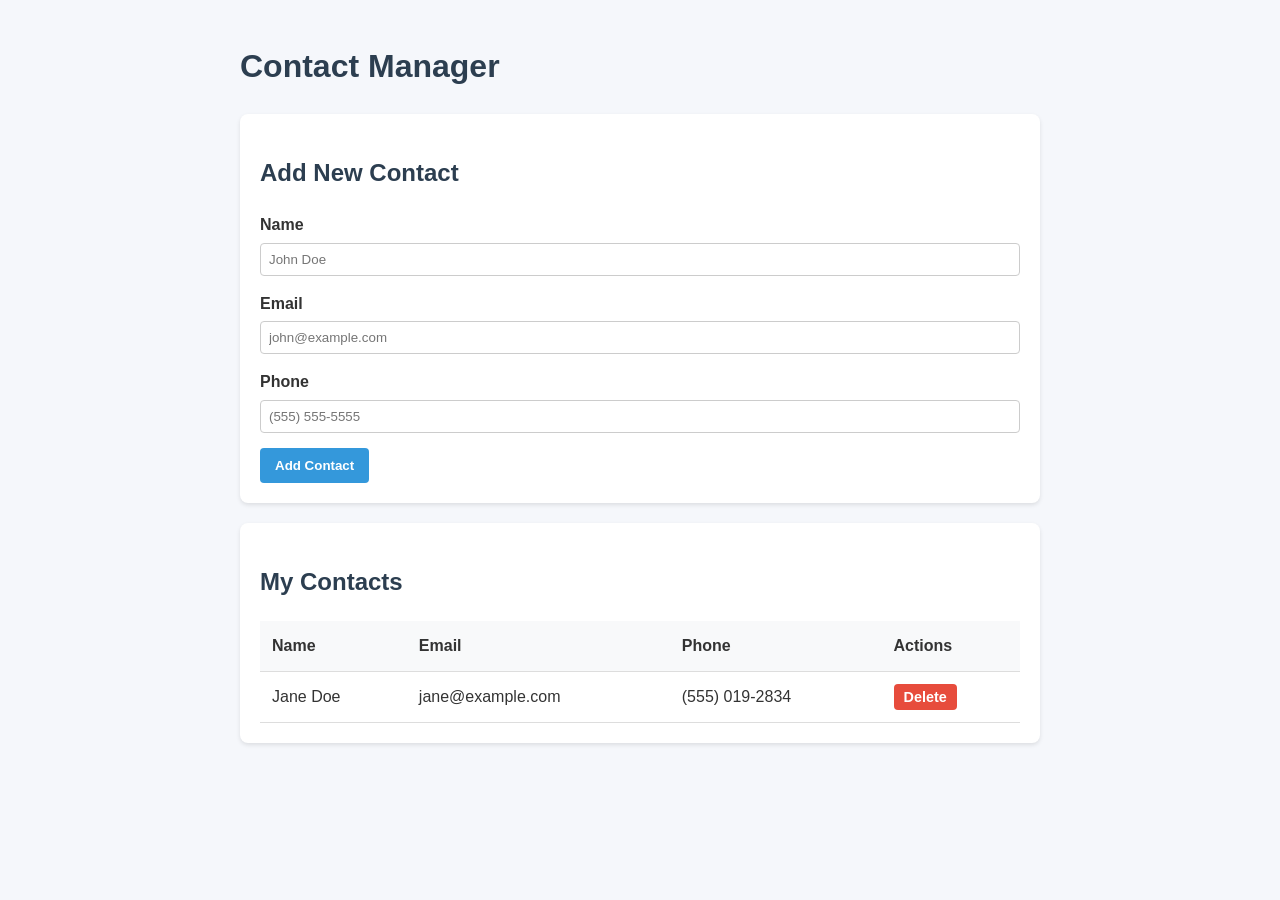
==== index.html @ 32df068b "Update index.html" ====
<!DOCTYPE html>
<html lang="en">
<head>
    <meta charset="UTF-8">
    <meta name="viewport" content="width=device-width, initial-scale=1.0">
    <title>Contact Manager</title>
    <style>
        body {
            font-family: -apple-system, BlinkMacSystemFont, "Segoe UI", Roboto, Helvetica, Arial, sans-serif;
            line-height: 1.6;
            max-width: 800px;
            margin: 0 auto;
            padding: 20px;
            background-color: #f5f7fb;
            color: #333;
        }
        h1, h2 {
            color: #2c3e50;
        }
        .card {
            background: #fff;
            padding: 20px;
            border-radius: 8px;
            box-shadow: 0 2px 4px rgba(0,0,0,0.1);
            margin-bottom: 20px;
        }
        .form-group {
            margin-bottom: 15px;
        }
        label {
            display: block;
            margin-bottom: 5px;
            font-weight: 600;
        }
        input[type="text"],
        input[type="email"],
        input[type="tel"] {
            width: 100%;
            padding: 8px;
            border: 1px solid #ccc;
            border-radius: 4px;
            box-sizing: border-box;
        }
        button {
            background-color: #3498db;
            color: white;
            padding: 10px 15px;
            border: none;
            border-radius: 4px;
            cursor: pointer;
            font-weight: bold;
        }
        button:hover {
            background-color: #2980b9;
        }
        table {
            width: 100%;
            border-collapse: collapse;
            margin-top: 10px;
        }
        th, td {
            padding: 12px;
            text-align: left;
            border-bottom: 1px solid #ddd;
        }
        th {
            background-color: #f8f9fa;
        }
        .btn-danger {
            background-color: #e74c3c;
            padding: 5px 10px;
            font-size: 0.9em;
        }
        .btn-danger:hover {
            background-color: #c0392b;
        }
    </style>
</head>
<body>

    <h1>Contact Manager</h1>
    
    <div class="card">
        <h2>Add New Contact</h2>
        <form id="contactForm">
            <div class="form-group">
                <label for="name">Name</label>
                <input type="text" id="name" required placeholder="John Doe">
            </div>
            <div class="form-group">
                <label for="email">Email</label>
                <input type="email" id="email" required placeholder="john@example.com">
            </div>
            <div class="form-group">
                <label for="phone">Phone</label>
                <input type="tel" id="phone" placeholder="(555) 555-5555">
            </div>
            <button type="submit">Add Contact</button>
        </form>
    </div>

    <div class="card">
        <h2> My Contacts</h2>
        <table>
            <thead>
                <tr>
                    <th>Name</th>
                    <th>Email</th>
                    <th>Phone</th>
                    <th>Actions</th>
                </tr>
            </thead>
            <tbody id="contactList">
                <tr>
                    <td>Jane Doe</td>
                    <td>jane@example.com</td>
                    <td>(555) 019-2834</td>
                    <td><button class="btn-danger">Delete</button></td>
                </tr>
            </tbody>
        </table>
    </div>

</body>
</html>
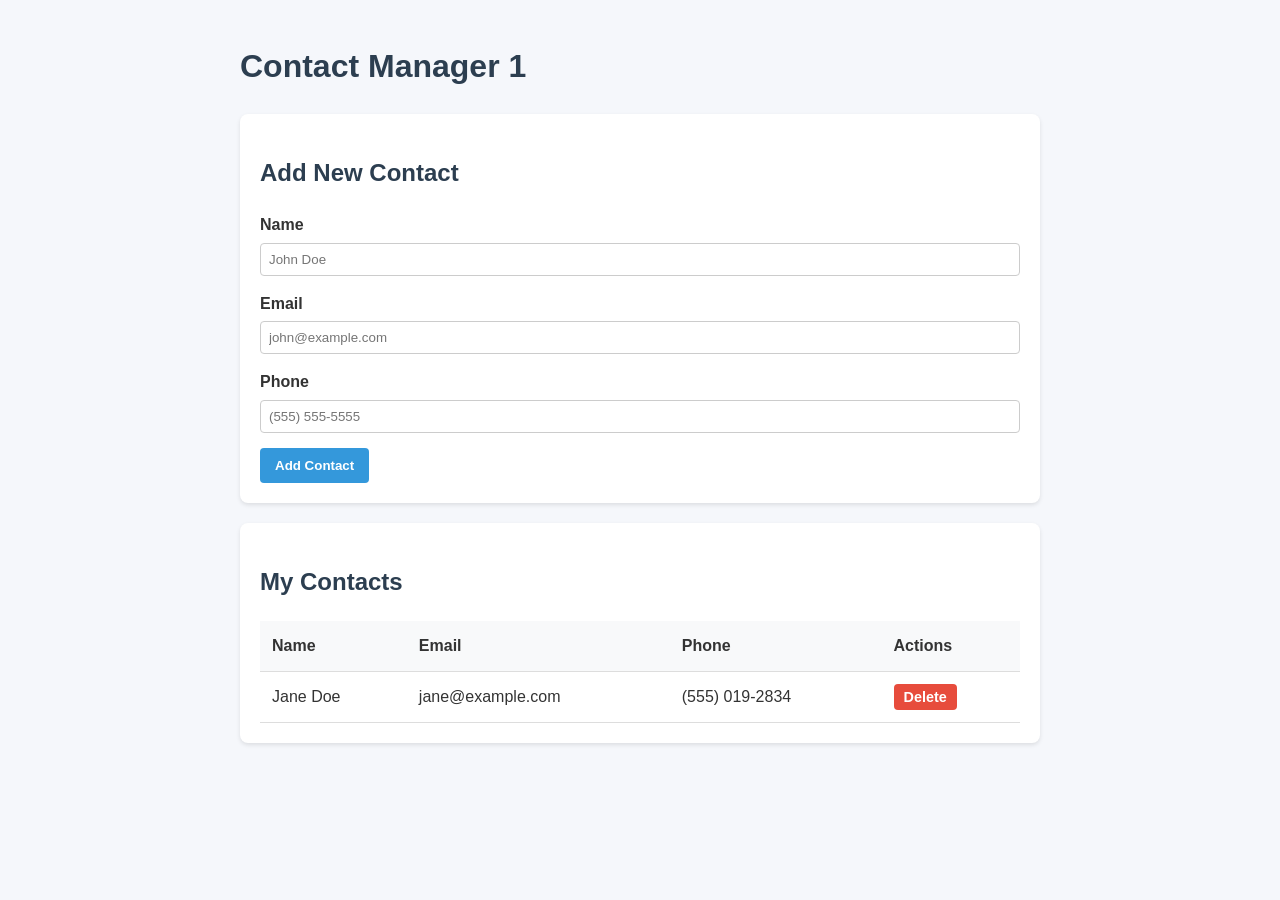
==== commit c49b2524: "test" ====
--- a/index.html
+++ b/index.html
@@ -78,7 +78,7 @@
 </head>
 <body>
 
-    <h1>Contact Manager</h1>
+    <h1>Contact Manager 1</h1>
     
     <div class="card">
         <h2>Add New Contact</h2>
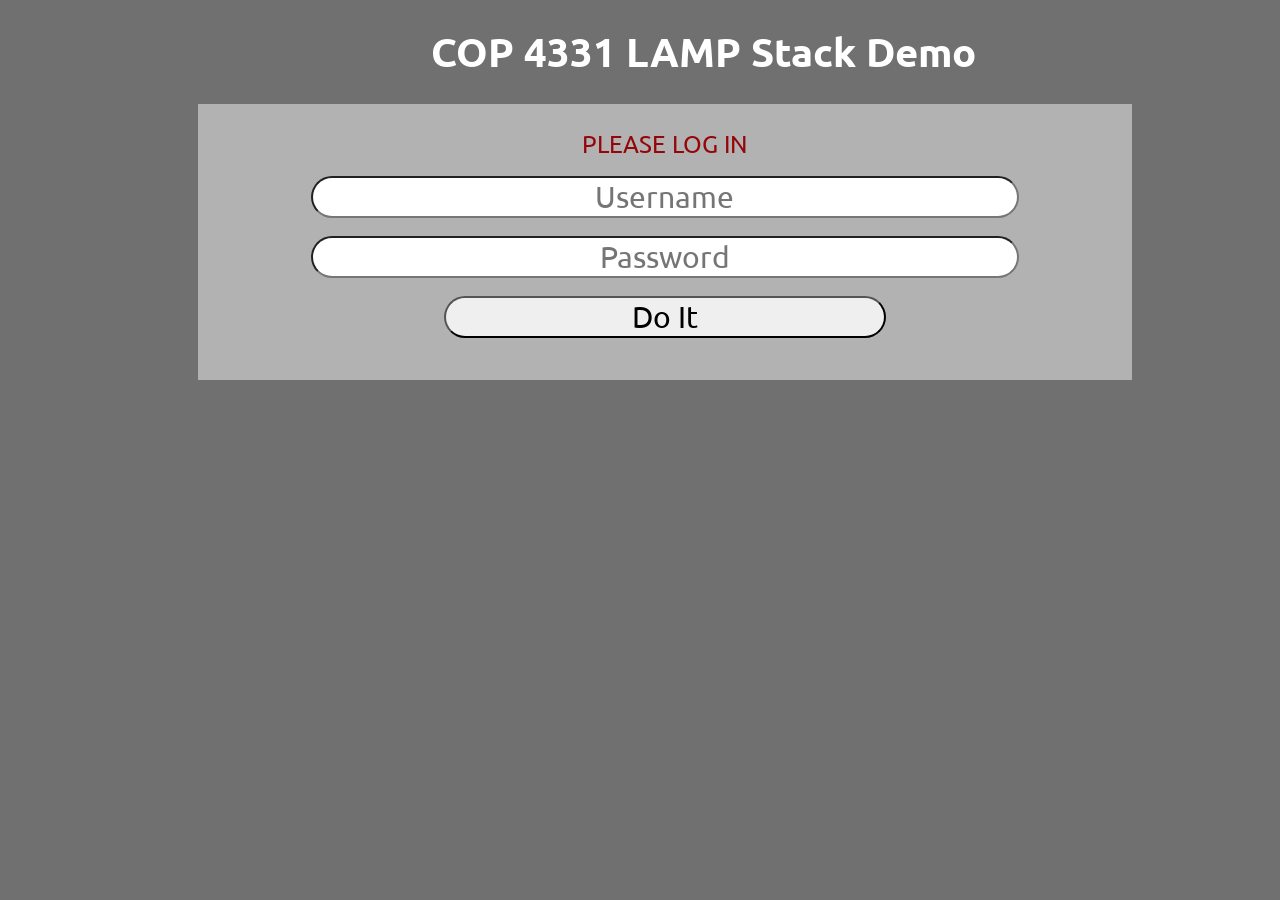
==== commit 153a7216: "Uploaded missing files from LAMP STACK ZIP" ====
--- a/index.html
+++ b/index.html
@@ -1,125 +1,22 @@
-<!DOCTYPE html>
-<html lang="en">
-<head>
-    <meta charset="UTF-8">
-    <meta name="viewport" content="width=device-width, initial-scale=1.0">
-    <title>Contact Manager</title>
-    <style>
-        body {
-            font-family: -apple-system, BlinkMacSystemFont, "Segoe UI", Roboto, Helvetica, Arial, sans-serif;
-            line-height: 1.6;
-            max-width: 800px;
-            margin: 0 auto;
-            padding: 20px;
-            background-color: #f5f7fb;
-            color: #333;
-        }
-        h1, h2 {
-            color: #2c3e50;
-        }
-        .card {
-            background: #fff;
-            padding: 20px;
-            border-radius: 8px;
-            box-shadow: 0 2px 4px rgba(0,0,0,0.1);
-            margin-bottom: 20px;
-        }
-        .form-group {
-            margin-bottom: 15px;
-        }
-        label {
-            display: block;
-            margin-bottom: 5px;
-            font-weight: 600;
-        }
-        input[type="text"],
-        input[type="email"],
-        input[type="tel"] {
-            width: 100%;
-            padding: 8px;
-            border: 1px solid #ccc;
-            border-radius: 4px;
-            box-sizing: border-box;
-        }
-        button {
-            background-color: #3498db;
-            color: white;
-            padding: 10px 15px;
-            border: none;
-            border-radius: 4px;
-            cursor: pointer;
-            font-weight: bold;
-        }
-        button:hover {
-            background-color: #2980b9;
-        }
-        table {
-            width: 100%;
-            border-collapse: collapse;
-            margin-top: 10px;
-        }
-        th, td {
-            padding: 12px;
-            text-align: left;
-            border-bottom: 1px solid #ddd;
-        }
-        th {
-            background-color: #f8f9fa;
-        }
-        .btn-danger {
-            background-color: #e74c3c;
-            padding: 5px 10px;
-            font-size: 0.9em;
-        }
-        .btn-danger:hover {
-            background-color: #c0392b;
-        }
-    </style>
-</head>
-<body>
-
-    <h1>Contact Manager 1</h1>
-    
-    <div class="card">
-        <h2>Add New Contact</h2>
-        <form id="contactForm">
-            <div class="form-group">
-                <label for="name">Name</label>
-                <input type="text" id="name" required placeholder="John Doe">
-            </div>
-            <div class="form-group">
-                <label for="email">Email</label>
-                <input type="email" id="email" required placeholder="john@example.com">
-            </div>
-            <div class="form-group">
-                <label for="phone">Phone</label>
-                <input type="tel" id="phone" placeholder="(555) 555-5555">
-            </div>
-            <button type="submit">Add Contact</button>
-        </form>
-    </div>
-
-    <div class="card">
-        <h2> My Contacts</h2>
-        <table>
-            <thead>
-                <tr>
-                    <th>Name</th>
-                    <th>Email</th>
-                    <th>Phone</th>
-                    <th>Actions</th>
-                </tr>
-            </thead>
-            <tbody id="contactList">
-                <tr>
-                    <td>Jane Doe</td>
-                    <td>jane@example.com</td>
-                    <td>(555) 019-2834</td>
-                    <td><button class="btn-danger">Delete</button></td>
-                </tr>
-            </tbody>
-        </table>
-    </div>
-
-</body>
-</html>
+<html>
+<head>
+	<title>COP 4331 LAMP Stack Demo</title>
+	<script type="text/javascript" src="js/md5.js"></script>
+	<script type="text/javascript" src="js/code.js"></script>
+    <link href="css/styles.css" rel="stylesheet">	
+    <link href="https://fonts.googleapis.com/css?family=Ubuntu" rel="stylesheet">
+</head>
+<body>
+
+<h1 id="title">COP 4331 LAMP Stack Demo</h1>
+
+<div id="loginDiv">
+	<span id="inner-title">PLEASE LOG IN</span>
+	<input type="text" id="loginName" placeholder="Username" /><br />
+	<input type="password" id="loginPassword" placeholder="Password"/><br />
+	<button type="button" id="loginButton" class="buttons" onclick="doLogin();"> Do It </button>
+	<span id="loginResult"></span>
+</div>
+
+</body>
+</html>
--- a/css/styles.css
+++ b/css/styles.css
@@ -0,0 +1,140 @@
+body 
+{
+    background-color: #707070;
+}
+
+#title 
+{
+    font-size: 40px;
+    width: 100%;
+    margin: 2% 5%;
+    text-align: center;
+    font-family: 'Ubuntu', sans-serif;
+    color: #FFFFFF;
+}
+
+#loginDiv
+{
+    font-size: 30px;
+    width: 70%;
+    margin-left: 15%;
+    padding: 25px;
+    background-color: #b2b2b2;
+}
+
+#loggedInDiv
+{
+    font-size: 30px;
+    width: 70%;
+    margin-left: 15%;
+    padding: 25px;
+    background-color: #b2b2b2;
+}
+
+#accessUIDiv
+{
+    font-size: 30px;
+    width: 70%;
+    margin-left: 15%;
+    padding: 25px;
+    background-color: #b2b2b2;
+}
+
+.buttons
+{
+    font-size: 30px;
+    border-radius: 25px;
+    width: 50%;
+    margin-left: 25%;
+    font-family: 'Ubuntu', sans-serif;
+}
+
+.buttons:hover{
+    background-color: #00d5124f;
+    color: #FFFFFF;
+    opacity: 50%;
+}
+
+#loginName
+{
+	font-size: 30px;
+}
+#loginPassword
+{
+	font-size: 30px;
+}
+#searchText
+{
+	font-size: 30px;
+}
+#colorText
+{
+	font-size: 30px;
+}
+
+input[type="text"],input[type="password"]{
+    border-radius: 25px;
+    text-align: center;
+    width: 80%;
+    margin-left: 10%;
+    margin-bottom: 2%;
+    font-family: 'Ubuntu', sans-serif;
+}
+
+#inner-title{
+    display: inline-block;
+    font-size: 0.8em;
+    width: 90%;
+    text-align: center;
+    margin-left: 5%;
+    margin-bottom: 2%;
+    font-family: 'Ubuntu', sans-serif;
+    color: #95060a;
+}
+
+#loginResult{
+    display: inline-block;
+    font-size: 0.8em;
+    width: 90%;
+    text-align: center;
+    margin-left: 5%;
+    margin-bottom: 2%;
+    font-family: 'Ubuntu', sans-serif;
+    color: #95060a;
+}
+
+#userName{
+    display: inline-block;
+    width: 80%;
+    margin-left: 10%;
+    text-align: center;
+}
+
+#logoutButton{
+    width: 20%;
+    margin-left: 40%;
+}
+
+select{
+    width: 30%;
+    margin-left: 35%;
+    margin-top: 2%;
+    font-size: 0.75em;
+    font-family: 'Ubuntu', sans-serif;
+}
+
+#colorSearchResult{
+    display: none;
+}
+
+#colorAddResult{
+    display: inline-block;
+    font-size: 0.8em;
+    width: 90%;
+    text-align: center;
+    margin-left: 5%;
+    margin-top: 2%;
+    margin-bottom: 1%;
+    font-family: 'Ubuntu', sans-serif;
+    color: #95060a;
+}
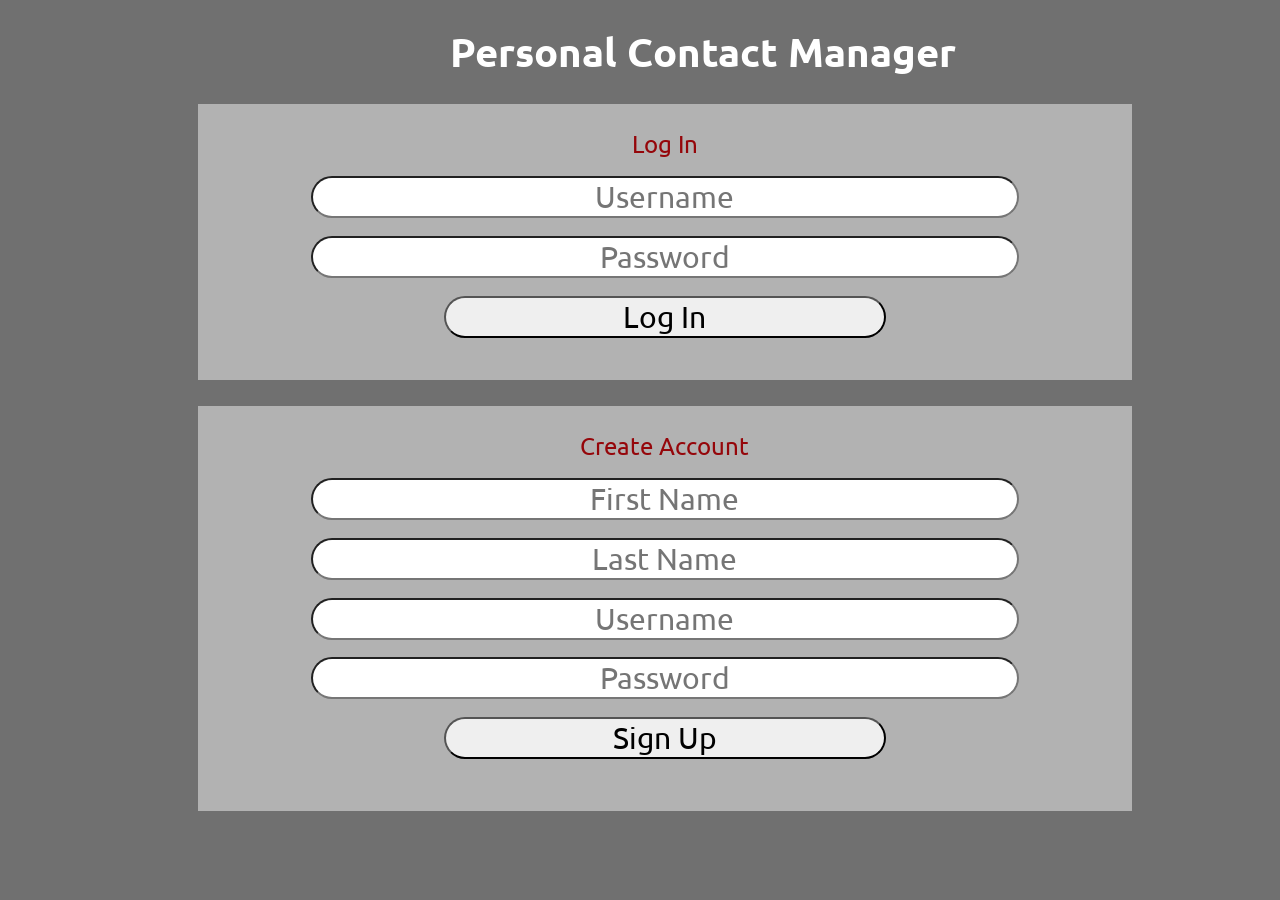
==== commit bee9d1db: "updated all php server files" ====
--- a/index.html
+++ b/index.html
@@ -1,22 +1,32 @@
-<html>
-<head>
-	<title>COP 4331 LAMP Stack Demo</title>
-	<script type="text/javascript" src="js/md5.js"></script>
-	<script type="text/javascript" src="js/code.js"></script>
-    <link href="css/styles.css" rel="stylesheet">	
+<html>
+<head>
+	<title>Personal Contact Manager</title>
+	<script type="text/javascript" src="js/md5.js"></script>
+	<script type="text/javascript" src="js/code.js"></script>
+    <link href="css/styles.css" rel="stylesheet">	
     <link href="https://fonts.googleapis.com/css?family=Ubuntu" rel="stylesheet">
 </head>
 <body>
-
-<h1 id="title">COP 4331 LAMP Stack Demo</h1>
-
-<div id="loginDiv">
-	<span id="inner-title">PLEASE LOG IN</span>
-	<input type="text" id="loginName" placeholder="Username" /><br />
-	<input type="password" id="loginPassword" placeholder="Password"/><br />
-	<button type="button" id="loginButton" class="buttons" onclick="doLogin();"> Do It </button>
-	<span id="loginResult"></span>
-</div>
-
-</body>
-</html>
+
+<h1 id="title">Personal Contact Manager</h1>
+
+<div id="loginDiv">
+	<span id="inner-title">Log In</span>
+	<input type="text" id="loginName" placeholder="Username" /><br />
+	<input type="password" id="loginPassword" placeholder="Password"/><br />
+	<button type="button" id="loginButton" class="buttons" onclick="doLogin();">Log In</button>
+	<span id="loginResult"></span>
+</div>
+
+<div id="registerDiv">
+	<span id="inner-title">Create Account</span>
+	<input type="text" id="registerFirstName" placeholder="First Name" /><br />
+	<input type="text" id="registerLastName" placeholder="Last Name" /><br />
+	<input type="text" id="registerName" placeholder="Username" /><br />
+	<input type="password" id="registerPassword" placeholder="Password"/><br />
+	<button type="button" id="registerButton" class="buttons" onclick="doRegister();">Sign Up</button>
+	<span id="registerResult"></span>
+</div>
+
+</body>
+</html>
--- a/css/styles.css
+++ b/css/styles.css
@@ -13,7 +13,35 @@
     color: #FFFFFF;
 }
 
-#loginDiv
+#loginDiv
+{
+    font-size: 30px;
+    width: 70%;
+    margin-left: 15%;
+    padding: 25px;
+    background-color: #b2b2b2;
+}
+
+#registerDiv
+{
+    font-size: 30px;
+    width: 70%;
+    margin-left: 15%;
+    margin-top: 2%;
+    padding: 25px;
+    background-color: #b2b2b2;
+}
+
+#loggedInDiv
+{
+    font-size: 30px;
+    width: 70%;
+    margin-left: 15%;
+    padding: 25px;
+    background-color: #b2b2b2;
+}
+
+#accessUIDiv
 {
     font-size: 30px;
     width: 70%;
@@ -22,24 +50,6 @@
     background-color: #b2b2b2;
 }
 
-#loggedInDiv
-{
-    font-size: 30px;
-    width: 70%;
-    margin-left: 15%;
-    padding: 25px;
-    background-color: #b2b2b2;
-}
-
-#accessUIDiv
-{
-    font-size: 30px;
-    width: 70%;
-    margin-left: 15%;
-    padding: 25px;
-    background-color: #b2b2b2;
-}
-
 .buttons
 {
     font-size: 30px;
@@ -67,13 +77,20 @@
 {
 	font-size: 30px;
 }
-#colorText
-{
-	font-size: 30px;
-}
-
-input[type="text"],input[type="password"]{
-    border-radius: 25px;
+#registerFirstName,
+#registerLastName,
+#registerName,
+#registerPassword,
+#contactFirstName,
+#contactLastName,
+#contactPhone,
+#contactEmail
+{
+    font-size: 30px;
+}
+
+input[type="text"],input[type="password"]{
+    border-radius: 25px;
     text-align: center;
     width: 80%;
     margin-left: 10%;
@@ -92,16 +109,31 @@
     color: #95060a;
 }
 
-#loginResult{
-    display: inline-block;
-    font-size: 0.8em;
+#loginResult{
+    display: inline-block;
+    font-size: 0.8em;
     width: 90%;
     text-align: center;
     margin-left: 5%;
     margin-bottom: 2%;
     font-family: 'Ubuntu', sans-serif;
-    color: #95060a;
-}
+    color: #95060a;
+}
+
+#registerResult,
+#contactSearchResult,
+#contactSaveResult
+{
+    display: inline-block;
+    font-size: 0.8em;
+    width: 90%;
+    text-align: center;
+    margin-left: 5%;
+    margin-top: 2%;
+    margin-bottom: 1%;
+    font-family: 'Ubuntu', sans-serif;
+    color: #95060a;
+}
 
 #userName{
     display: inline-block;
@@ -123,18 +155,48 @@
     font-family: 'Ubuntu', sans-serif;
 }
 
-#colorSearchResult{
-    display: none;
-}
-
-#colorAddResult{
-    display: inline-block;
-    font-size: 0.8em;
-    width: 90%;
-    text-align: center;
-    margin-left: 5%;
-    margin-top: 2%;
-    margin-bottom: 1%;
-    font-family: 'Ubuntu', sans-serif;
-    color: #95060a;
-}+#contactTable
+{
+    width: 100%;
+    margin-top: 2%;
+    margin-bottom: 2%;
+    border-collapse: collapse;
+    font-family: 'Ubuntu', sans-serif;
+    font-size: 0.6em;
+    background-color: #ffffff;
+}
+
+#contactTable th,
+#contactTable td
+{
+    padding: 10px;
+    border: 1px solid #707070;
+    text-align: left;
+}
+
+#contactTable th
+{
+    background-color: #f0f0f0;
+}
+
+.smallButton
+{
+    font-size: 0.9em;
+    margin-right: 8px;
+    padding: 6px 12px;
+    border-radius: 8px;
+    font-family: 'Ubuntu', sans-serif;
+}
+
+.dangerButton
+{
+    background-color: #95060a;
+    color: #ffffff;
+}
+
+.secondaryButton,
+#updateContactButton,
+#cancelEditButton
+{
+    display: none;
+}
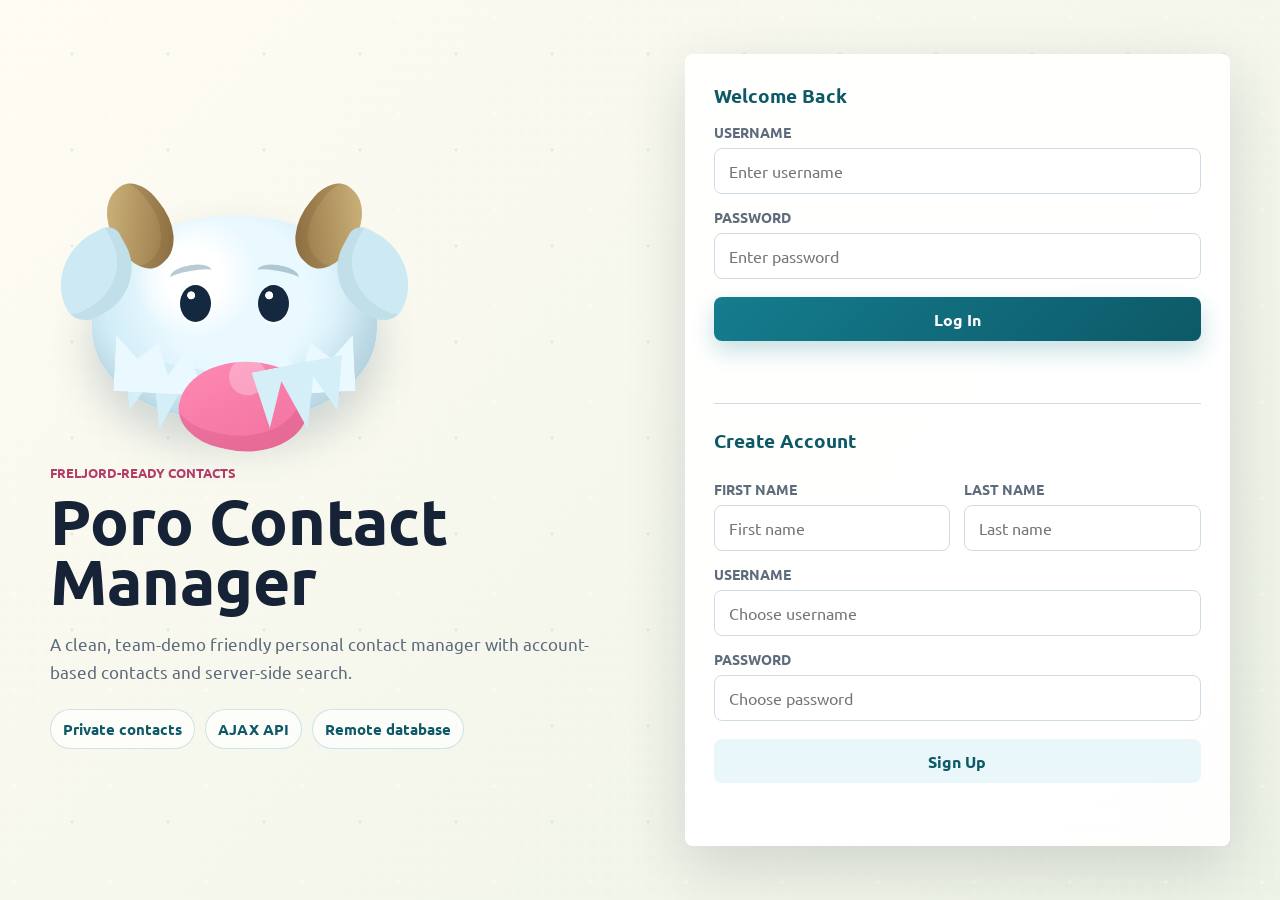
==== commit 34e84ac7: "Add Poro-themed contact manager front end" ====
--- a/index.html
+++ b/index.html
@@ -1,32 +1,75 @@
-<html>
+<!DOCTYPE html>
+<html lang="en">
 <head>
+	<meta charset="UTF-8">
+	<meta name="viewport" content="width=device-width, initial-scale=1.0">
 	<title>Personal Contact Manager</title>
 	<script type="text/javascript" src="js/md5.js"></script>
 	<script type="text/javascript" src="js/code.js"></script>
     <link href="css/styles.css" rel="stylesheet">	
-    <link href="https://fonts.googleapis.com/css?family=Ubuntu" rel="stylesheet">
-</head>
-<body>
+    <link href="https://fonts.googleapis.com/css?family=Ubuntu:400,500,700" rel="stylesheet">
+</head>
+<body class="auth-page">
 
-<h1 id="title">Personal Contact Manager</h1>
+<main class="auth-shell">
+	<section class="brand-panel" aria-label="Application introduction">
+		<div class="poro-scene" aria-hidden="true">
+			<div class="poro">
+				<span class="horn horn-left"></span>
+				<span class="horn horn-right"></span>
+				<span class="ear ear-left"></span>
+				<span class="ear ear-right"></span>
+				<span class="eye eye-left"></span>
+				<span class="eye eye-right"></span>
+				<span class="brow brow-left"></span>
+				<span class="brow brow-right"></span>
+				<span class="mustache mustache-left"></span>
+				<span class="mustache mustache-right"></span>
+				<span class="tongue"></span>
+			</div>
+		</div>
+		<p class="eyebrow">Freljord-ready contacts</p>
+		<h1 id="title">Poro Contact Manager</h1>
+		<p class="lead">A clean, team-demo friendly personal contact manager with account-based contacts and server-side search.</p>
+		<div class="feature-strip">
+			<span>Private contacts</span>
+			<span>AJAX API</span>
+			<span>Remote database</span>
+		</div>
+	</section>
 
-<div id="loginDiv">
-	<span id="inner-title">Log In</span>
-	<input type="text" id="loginName" placeholder="Username" /><br />
-	<input type="password" id="loginPassword" placeholder="Password"/><br />
-	<button type="button" id="loginButton" class="buttons" onclick="doLogin();">Log In</button>
-	<span id="loginResult"></span>
-</div>
+	<section class="auth-card" aria-label="Account access">
+		<div id="loginDiv">
+			<span id="inner-title">Welcome Back</span>
+			<label for="loginName">Username</label>
+			<input type="text" id="loginName" placeholder="Enter username" autocomplete="username" />
+			<label for="loginPassword">Password</label>
+			<input type="password" id="loginPassword" placeholder="Enter password" autocomplete="current-password"/>
+			<button type="button" id="loginButton" class="buttons" onclick="doLogin();">Log In</button>
+			<span id="loginResult"></span>
+		</div>
 
-<div id="registerDiv">
-	<span id="inner-title">Create Account</span>
-	<input type="text" id="registerFirstName" placeholder="First Name" /><br />
-	<input type="text" id="registerLastName" placeholder="Last Name" /><br />
-	<input type="text" id="registerName" placeholder="Username" /><br />
-	<input type="password" id="registerPassword" placeholder="Password"/><br />
-	<button type="button" id="registerButton" class="buttons" onclick="doRegister();">Sign Up</button>
-	<span id="registerResult"></span>
-</div>
+		<div id="registerDiv">
+			<span id="inner-title">Create Account</span>
+			<div class="form-grid two-column">
+				<div>
+					<label for="registerFirstName">First Name</label>
+					<input type="text" id="registerFirstName" placeholder="First name" autocomplete="given-name" />
+				</div>
+				<div>
+					<label for="registerLastName">Last Name</label>
+					<input type="text" id="registerLastName" placeholder="Last name" autocomplete="family-name" />
+				</div>
+			</div>
+			<label for="registerName">Username</label>
+			<input type="text" id="registerName" placeholder="Choose username" autocomplete="username" />
+			<label for="registerPassword">Password</label>
+			<input type="password" id="registerPassword" placeholder="Choose password" autocomplete="new-password"/>
+			<button type="button" id="registerButton" class="buttons secondary-action" onclick="doRegister();">Sign Up</button>
+			<span id="registerResult"></span>
+		</div>
+	</section>
+</main>
 
 </body>
 </html>
--- a/css/styles.css
+++ b/css/styles.css
@@ -1,202 +1,657 @@
-body 
-{
-    background-color: #707070;
-}
-
-#title 
-{
-    font-size: 40px;
-    width: 100%;
-    margin: 2% 5%;
-    text-align: center;
-    font-family: 'Ubuntu', sans-serif;
-    color: #FFFFFF;
-}
-
-#loginDiv
-{
-    font-size: 30px;
-    width: 70%;
-    margin-left: 15%;
-    padding: 25px;
-    background-color: #b2b2b2;
-}
-
-#registerDiv
-{
-    font-size: 30px;
-    width: 70%;
-    margin-left: 15%;
-    margin-top: 2%;
-    padding: 25px;
-    background-color: #b2b2b2;
-}
-
-#loggedInDiv
-{
-    font-size: 30px;
-    width: 70%;
-    margin-left: 15%;
-    padding: 25px;
-    background-color: #b2b2b2;
-}
-
-#accessUIDiv
-{
-    font-size: 30px;
-    width: 70%;
-    margin-left: 15%;
-    padding: 25px;
-    background-color: #b2b2b2;
-}
-
-.buttons
-{
-    font-size: 30px;
-    border-radius: 25px;
-    width: 50%;
-    margin-left: 25%;
-    font-family: 'Ubuntu', sans-serif;
-}
-
-.buttons:hover{
-    background-color: #00d5124f;
-    color: #FFFFFF;
-    opacity: 50%;
-}
-
-#loginName
-{
-	font-size: 30px;
-}
-#loginPassword
-{
-	font-size: 30px;
-}
-#searchText
-{
-	font-size: 30px;
-}
-#registerFirstName,
-#registerLastName,
-#registerName,
-#registerPassword,
-#contactFirstName,
-#contactLastName,
-#contactPhone,
-#contactEmail
-{
-    font-size: 30px;
-}
-
-input[type="text"],input[type="password"]{
-    border-radius: 25px;
-    text-align: center;
-    width: 80%;
-    margin-left: 10%;
-    margin-bottom: 2%;
-    font-family: 'Ubuntu', sans-serif;
-}
-
-#inner-title{
-    display: inline-block;
-    font-size: 0.8em;
-    width: 90%;
-    text-align: center;
-    margin-left: 5%;
-    margin-bottom: 2%;
-    font-family: 'Ubuntu', sans-serif;
-    color: #95060a;
-}
-
-#loginResult{
-    display: inline-block;
-    font-size: 0.8em;
-    width: 90%;
-    text-align: center;
-    margin-left: 5%;
-    margin-bottom: 2%;
-    font-family: 'Ubuntu', sans-serif;
-    color: #95060a;
-}
-
+:root {
+    --ink: #162235;
+    --muted: #5d6b7c;
+    --panel: rgba(255, 255, 255, 0.92);
+    --panel-strong: #ffffff;
+    --frost: #eaf7fb;
+    --ice: #bfe7f2;
+    --teal: #147d8f;
+    --teal-dark: #0d5967;
+    --rose: #f06f9d;
+    --rose-dark: #b43d68;
+    --gold: #c49a4f;
+    --line: #cddce4;
+    --danger: #b3283e;
+    --shadow: 0 20px 60px rgba(23, 43, 63, 0.16);
+}
+
+* {
+    box-sizing: border-box;
+}
+
+html {
+    min-height: 100%;
+}
+
+body {
+    min-height: 100vh;
+    margin: 0;
+    font-family: "Ubuntu", Arial, sans-serif;
+    color: var(--ink);
+    background:
+        linear-gradient(135deg, rgba(255, 255, 255, 0.92), rgba(234, 247, 251, 0.86)),
+        url("../images/background.png"),
+        linear-gradient(145deg, #dff3f7 0%, #f7fbfd 48%, #f8e7ee 100%);
+    background-size: cover, cover, cover;
+    background-position: center;
+}
+
+body::before {
+    content: "";
+    position: fixed;
+    inset: 0;
+    pointer-events: none;
+    background-image:
+        radial-gradient(circle at 14px 18px, rgba(255, 255, 255, 0.9) 0 1px, transparent 2px),
+        radial-gradient(circle at 72px 54px, rgba(20, 125, 143, 0.16) 0 1px, transparent 2px);
+    background-size: 96px 96px;
+    opacity: 0.7;
+}
+
+button,
+input {
+    font: inherit;
+}
+
+label {
+    display: block;
+    margin: 14px 0 7px;
+    color: var(--muted);
+    font-size: 0.86rem;
+    font-weight: 700;
+    letter-spacing: 0;
+    text-transform: uppercase;
+}
+
+input[type="text"],
+input[type="password"] {
+    width: 100%;
+    min-height: 46px;
+    padding: 12px 14px;
+    border: 1px solid var(--line);
+    border-radius: 8px;
+    outline: none;
+    color: var(--ink);
+    background: rgba(255, 255, 255, 0.92);
+    transition: border-color 160ms ease, box-shadow 160ms ease, background 160ms ease;
+}
+
+input[type="text"]:focus,
+input[type="password"]:focus {
+    border-color: var(--teal);
+    background: #ffffff;
+    box-shadow: 0 0 0 4px rgba(20, 125, 143, 0.13);
+}
+
+#title {
+    margin: 0;
+    color: var(--ink);
+    font-size: clamp(2.2rem, 5vw, 4.4rem);
+    line-height: 0.95;
+    letter-spacing: 0;
+}
+
+.eyebrow {
+    margin: 0 0 10px;
+    color: var(--rose-dark);
+    font-size: 0.84rem;
+    font-weight: 700;
+    letter-spacing: 0;
+    text-transform: uppercase;
+}
+
+.lead {
+    max-width: 580px;
+    margin: 18px 0 0;
+    color: var(--muted);
+    font-size: 1.08rem;
+    line-height: 1.6;
+}
+
+.auth-shell {
+    position: relative;
+    z-index: 1;
+    display: grid;
+    grid-template-columns: minmax(0, 1.05fr) minmax(340px, 0.95fr);
+    gap: 32px;
+    width: min(1180px, calc(100% - 32px));
+    min-height: 100vh;
+    margin: 0 auto;
+    padding: 40px 0;
+    align-items: center;
+}
+
+.brand-panel {
+    min-width: 0;
+}
+
+.feature-strip {
+    display: flex;
+    flex-wrap: wrap;
+    gap: 10px;
+    margin-top: 24px;
+}
+
+.feature-strip span {
+    padding: 9px 12px;
+    border: 1px solid rgba(20, 125, 143, 0.2);
+    border-radius: 999px;
+    color: var(--teal-dark);
+    background: rgba(255, 255, 255, 0.7);
+    font-size: 0.92rem;
+    font-weight: 700;
+}
+
+.auth-card,
+#accessUIDiv {
+    border: 1px solid rgba(255, 255, 255, 0.8);
+    border-radius: 8px;
+    background: var(--panel);
+    box-shadow: var(--shadow);
+    backdrop-filter: blur(16px);
+}
+
+.auth-card {
+    padding: 28px;
+}
+
+#loginDiv,
+#registerDiv,
+#loggedInDiv,
+#accessUIDiv {
+    width: auto;
+    margin: 0;
+    padding: 0;
+    background: transparent;
+    font-size: 1rem;
+}
+
+#registerDiv {
+    margin-top: 28px;
+    padding-top: 24px;
+    border-top: 1px solid var(--line);
+}
+
+#inner-title {
+    display: block;
+    width: auto;
+    margin: 0 0 12px;
+    color: var(--teal-dark);
+    font-size: 1.2rem;
+    font-weight: 700;
+    text-align: left;
+}
+
+.form-grid.two-column {
+    display: grid;
+    grid-template-columns: repeat(2, minmax(0, 1fr));
+    gap: 14px;
+}
+
+.buttons,
+.smallButton {
+    min-height: 44px;
+    border: 0;
+    border-radius: 8px;
+    color: #ffffff;
+    background: linear-gradient(135deg, var(--teal), var(--teal-dark));
+    box-shadow: 0 10px 22px rgba(20, 125, 143, 0.24);
+    cursor: pointer;
+    font-weight: 700;
+    transition: transform 150ms ease, box-shadow 150ms ease, background 150ms ease;
+}
+
+.buttons {
+    width: 100%;
+    margin: 18px 0 0;
+    padding: 11px 18px;
+    font-size: 1rem;
+}
+
+.buttons:hover,
+.smallButton:hover {
+    transform: translateY(-1px);
+    box-shadow: 0 14px 24px rgba(20, 125, 143, 0.28);
+}
+
+.secondary-action,
+.secondaryButton {
+    color: var(--teal-dark);
+    background: #e9f7fa;
+    box-shadow: none;
+}
+
+#loginResult,
 #registerResult,
 #contactSearchResult,
-#contactSaveResult
-{
+#contactSaveResult {
+    display: block;
+    width: auto;
+    min-height: 22px;
+    margin: 12px 0 0;
+    color: var(--rose-dark);
+    font-size: 0.92rem;
+    font-weight: 700;
+    text-align: left;
+}
+
+.poro-scene {
+    position: relative;
+    width: min(390px, 72vw);
+    height: 285px;
+    margin: 0 0 28px;
+}
+
+.poro {
+    position: absolute;
+    left: 42px;
+    bottom: 16px;
+    width: 285px;
+    height: 205px;
+    border-radius: 52% 52% 46% 46%;
+    background:
+        radial-gradient(circle at 36% 30%, #ffffff 0 12%, transparent 27%),
+        radial-gradient(circle at 50% 38%, #eaf9ff 0 38%, #d2edf7 68%, #b9d8e4 100%);
+    box-shadow:
+        inset -18px -24px 30px rgba(55, 102, 123, 0.14),
+        0 24px 44px rgba(28, 65, 83, 0.2);
+}
+
+.poro::before,
+.poro::after {
+    content: "";
+    position: absolute;
+    bottom: -9px;
+    width: 92px;
+    height: 66px;
+    background: #d4eff8;
+    clip-path: polygon(0 0, 16% 82%, 35% 24%, 52% 100%, 70% 22%, 92% 88%, 100% 0);
+}
+
+.poro::before {
+    left: 26px;
+    transform: rotate(11deg);
+}
+
+.poro::after {
+    right: 28px;
+    transform: scaleX(-1) rotate(11deg);
+}
+
+.horn {
+    position: absolute;
+    top: -32px;
+    width: 60px;
+    height: 86px;
+    border-radius: 60% 35% 58% 35%;
+    background: linear-gradient(135deg, #d6bd83, #8b6b3d);
+    box-shadow: inset -8px -10px 0 rgba(96, 66, 32, 0.16);
+}
+
+.horn-left {
+    left: 18px;
+    transform: rotate(-40deg);
+}
+
+.horn-right {
+    right: 18px;
+    transform: scaleX(-1) rotate(-40deg);
+}
+
+.ear {
+    position: absolute;
+    top: 22px;
+    width: 82px;
+    height: 76px;
+    border-radius: 80% 20% 70% 30%;
+    background: #cdeaf4;
+    box-shadow: inset -10px -12px 0 rgba(98, 140, 158, 0.12);
+}
+
+.ear-left {
+    left: -38px;
+    transform: rotate(-28deg);
+}
+
+.ear-right {
+    right: -38px;
+    transform: scaleX(-1) rotate(-28deg);
+}
+
+.eye {
+    position: absolute;
+    top: 70px;
+    width: 31px;
+    height: 37px;
+    border-radius: 50%;
+    background:
+        radial-gradient(circle at 36% 28%, #ffffff 0 11%, transparent 13%),
+        #14283f;
+    box-shadow: 0 3px 0 rgba(255, 255, 255, 0.46);
+}
+
+.eye-left {
+    left: 88px;
+}
+
+.eye-right {
+    right: 88px;
+}
+
+.brow {
+    position: absolute;
+    top: 50px;
+    width: 42px;
+    height: 18px;
+    border-top: 6px solid rgba(114, 151, 166, 0.5);
+    border-radius: 50%;
+}
+
+.brow-left {
+    left: 78px;
+    transform: rotate(-10deg);
+}
+
+.brow-right {
+    right: 78px;
+    transform: rotate(10deg);
+}
+
+.mustache {
+    position: absolute;
+    bottom: 26px;
+    width: 112px;
+    height: 70px;
+    background: #eaf9ff;
+    clip-path: polygon(0 20%, 20% 52%, 38% 28%, 48% 74%, 64% 34%, 78% 86%, 100% 22%, 88% 100%, 0 100%);
+}
+
+.mustache-left {
+    left: 23px;
+    transform: rotate(3deg);
+}
+
+.mustache-right {
+    right: 23px;
+    transform: scaleX(-1) rotate(3deg);
+}
+
+.tongue {
+    position: absolute;
+    left: 88px;
+    bottom: -32px;
+    width: 128px;
+    height: 92px;
+    border-radius: 68% 42% 62% 42%;
+    background:
+        radial-gradient(circle at 48% 18%, rgba(255, 255, 255, 0.28) 0 18%, transparent 19%),
+        linear-gradient(145deg, #ff8bb5, var(--rose));
+    transform: rotate(12deg);
+    box-shadow: inset -10px -14px 0 rgba(180, 61, 104, 0.2);
+}
+
+.dashboard-shell {
+    position: relative;
+    z-index: 1;
+    width: min(1240px, calc(100% - 28px));
+    margin: 0 auto;
+    padding: 24px 0 34px;
+}
+
+.dashboard-header {
+    display: grid;
+    grid-template-columns: auto minmax(0, 1fr) auto;
+    gap: 18px;
+    align-items: center;
+    margin-bottom: 18px;
+    padding: 20px;
+    border-radius: 8px;
+    background: rgba(255, 255, 255, 0.72);
+    box-shadow: 0 10px 36px rgba(23, 43, 63, 0.12);
+}
+
+.contacts-page #title {
+    font-size: clamp(1.8rem, 4vw, 3.2rem);
+}
+
+.mini-poro {
+    position: relative;
+    width: 86px;
+    height: 70px;
+    border-radius: 52% 52% 45% 45%;
+    background: radial-gradient(circle at 42% 32%, #ffffff 0 13%, #d8f1f8 54%, #b9d9e5 100%);
+    box-shadow: inset -8px -10px 0 rgba(55, 102, 123, 0.12);
+}
+
+.mini-horn,
+.mini-eye,
+.mini-tongue {
+    position: absolute;
+}
+
+.mini-horn {
+    top: -13px;
+    width: 20px;
+    height: 30px;
+    border-radius: 60% 36% 60% 36%;
+    background: linear-gradient(135deg, #d6bd83, #8b6b3d);
+}
+
+.mini-horn-left {
+    left: 7px;
+    transform: rotate(-38deg);
+}
+
+.mini-horn-right {
+    right: 7px;
+    transform: scaleX(-1) rotate(-38deg);
+}
+
+.mini-eye {
+    top: 27px;
+    width: 10px;
+    height: 13px;
+    border-radius: 50%;
+    background: #14283f;
+}
+
+.mini-eye-left {
+    left: 27px;
+}
+
+.mini-eye-right {
+    right: 27px;
+}
+
+.mini-tongue {
+    left: 35px;
+    bottom: -11px;
+    width: 33px;
+    height: 25px;
+    border-radius: 68% 42% 62% 42%;
+    background: var(--rose);
+    transform: rotate(13deg);
+}
+
+#loggedInDiv {
+    display: flex;
+    align-items: center;
+    justify-content: flex-end;
+    gap: 12px;
+}
+
+#userName {
     display: inline-block;
-    font-size: 0.8em;
-    width: 90%;
-    text-align: center;
-    margin-left: 5%;
-    margin-top: 2%;
-    margin-bottom: 1%;
-    font-family: 'Ubuntu', sans-serif;
-    color: #95060a;
-}
-
-#userName{
-    display: inline-block;
-    width: 80%;
-    margin-left: 10%;
-    text-align: center;
-}
-
-#logoutButton{
-    width: 20%;
-    margin-left: 40%;
-}
-
-select{
-    width: 30%;
-    margin-left: 35%;
-    margin-top: 2%;
-    font-size: 0.75em;
-    font-family: 'Ubuntu', sans-serif;
-}
-
-#contactTable
-{
+    width: auto;
+    margin: 0;
+    color: var(--muted);
+    font-size: 0.95rem;
+    font-weight: 700;
+    text-align: right;
+}
+
+#logoutButton {
+    width: auto;
+    min-width: 104px;
+    margin: 0;
+}
+
+#accessUIDiv {
+    padding: 22px;
+}
+
+.toolbar {
+    margin-bottom: 18px;
+}
+
+.search-wrap {
+    padding: 18px;
+    border: 1px solid var(--line);
+    border-radius: 8px;
+    background: var(--panel-strong);
+}
+
+.search-row {
+    display: grid;
+    grid-template-columns: minmax(0, 1fr) 150px;
+    gap: 12px;
+    align-items: end;
+}
+
+#searchContactButton {
+    margin: 0;
+}
+
+.content-grid {
+    display: grid;
+    grid-template-columns: minmax(0, 1fr) 330px;
+    gap: 18px;
+    align-items: start;
+}
+
+.table-panel,
+.contact-form-panel {
+    border: 1px solid var(--line);
+    border-radius: 8px;
+    background: var(--panel-strong);
+}
+
+.table-panel {
+    overflow-x: auto;
+}
+
+.contact-form-panel {
+    padding: 18px;
+}
+
+#contactTable {
     width: 100%;
-    margin-top: 2%;
-    margin-bottom: 2%;
+    min-width: 720px;
+    margin: 0;
     border-collapse: collapse;
-    font-family: 'Ubuntu', sans-serif;
-    font-size: 0.6em;
-    background-color: #ffffff;
+    font-size: 0.95rem;
+    background: transparent;
 }
 
 #contactTable th,
-#contactTable td
-{
-    padding: 10px;
-    border: 1px solid #707070;
+#contactTable td {
+    padding: 14px 16px;
+    border: 0;
+    border-bottom: 1px solid var(--line);
     text-align: left;
-}
-
-#contactTable th
-{
-    background-color: #f0f0f0;
-}
-
-.smallButton
-{
-    font-size: 0.9em;
-    margin-right: 8px;
-    padding: 6px 12px;
-    border-radius: 8px;
-    font-family: 'Ubuntu', sans-serif;
-}
-
-.dangerButton
-{
-    background-color: #95060a;
-    color: #ffffff;
-}
-
-.secondaryButton,
+    vertical-align: middle;
+}
+
+#contactTable th {
+    color: var(--teal-dark);
+    background: #edf8fb;
+    font-size: 0.78rem;
+    letter-spacing: 0;
+    text-transform: uppercase;
+}
+
+#contactTable tbody tr:hover {
+    background: #f7fbfc;
+}
+
+.button-row {
+    display: grid;
+    gap: 10px;
+    margin-top: 6px;
+}
+
+.smallButton {
+    min-height: 34px;
+    margin: 0 8px 6px 0;
+    padding: 7px 12px;
+    font-size: 0.86rem;
+}
+
+.dangerButton {
+    background: linear-gradient(135deg, var(--rose-dark), var(--danger));
+    box-shadow: 0 10px 18px rgba(179, 40, 62, 0.2);
+}
+
 #updateContactButton,
-#cancelEditButton
-{
+#cancelEditButton {
     display: none;
 }
+
+@media (max-width: 920px) {
+    .auth-shell,
+    .content-grid,
+    .dashboard-header {
+        grid-template-columns: 1fr;
+    }
+
+    .auth-shell {
+        align-items: start;
+        padding-top: 28px;
+    }
+
+    .dashboard-header,
+    #loggedInDiv {
+        align-items: flex-start;
+    }
+
+    #loggedInDiv {
+        justify-content: flex-start;
+        flex-wrap: wrap;
+    }
+
+    #userName {
+        text-align: left;
+    }
+}
+
+@media (max-width: 620px) {
+    .auth-shell,
+    .dashboard-shell {
+        width: min(100% - 20px, 1240px);
+    }
+
+    .auth-card,
+    #accessUIDiv,
+    .dashboard-header,
+    .search-wrap,
+    .contact-form-panel {
+        padding: 16px;
+    }
+
+    .form-grid.two-column,
+    .search-row {
+        grid-template-columns: 1fr;
+    }
+
+    .poro-scene {
+        height: 230px;
+        transform: scale(0.82);
+        transform-origin: left bottom;
+        margin-bottom: 0;
+    }
+
+    .feature-strip span {
+        width: 100%;
+        text-align: center;
+    }
+}
